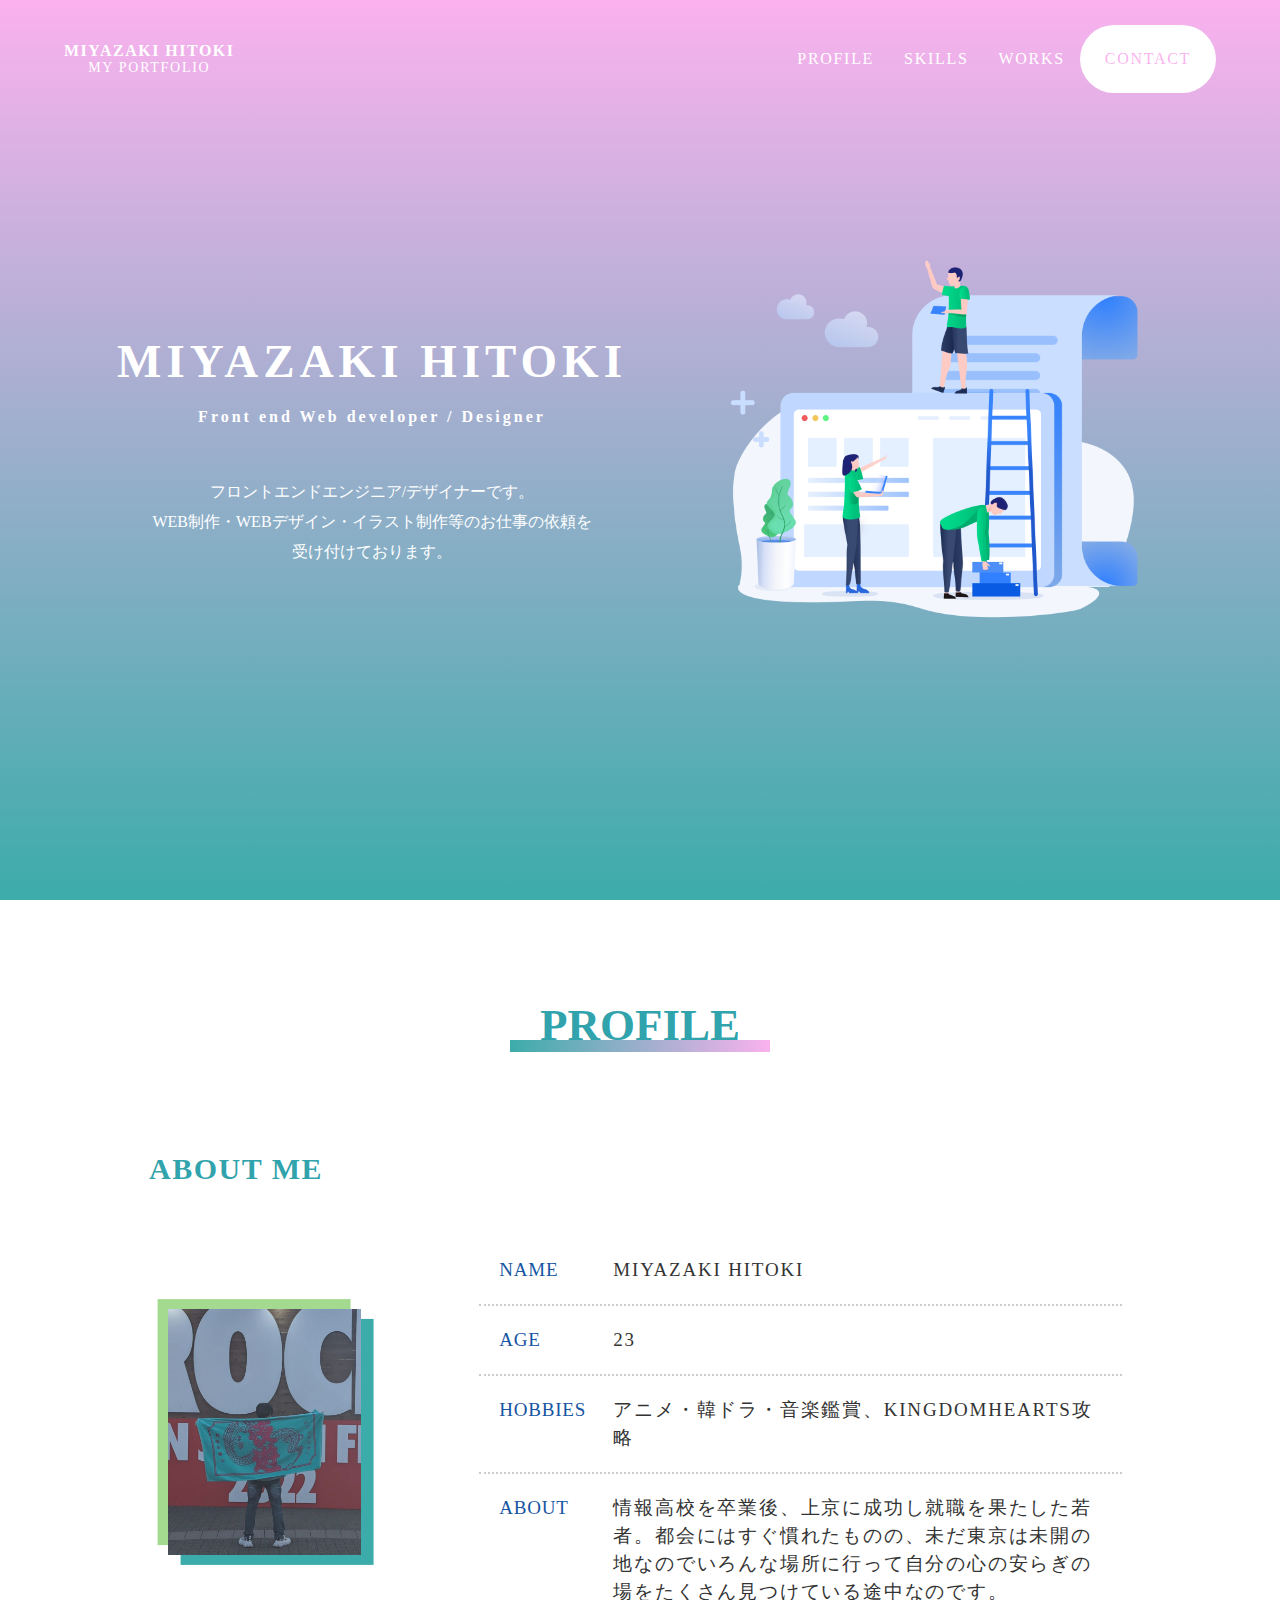
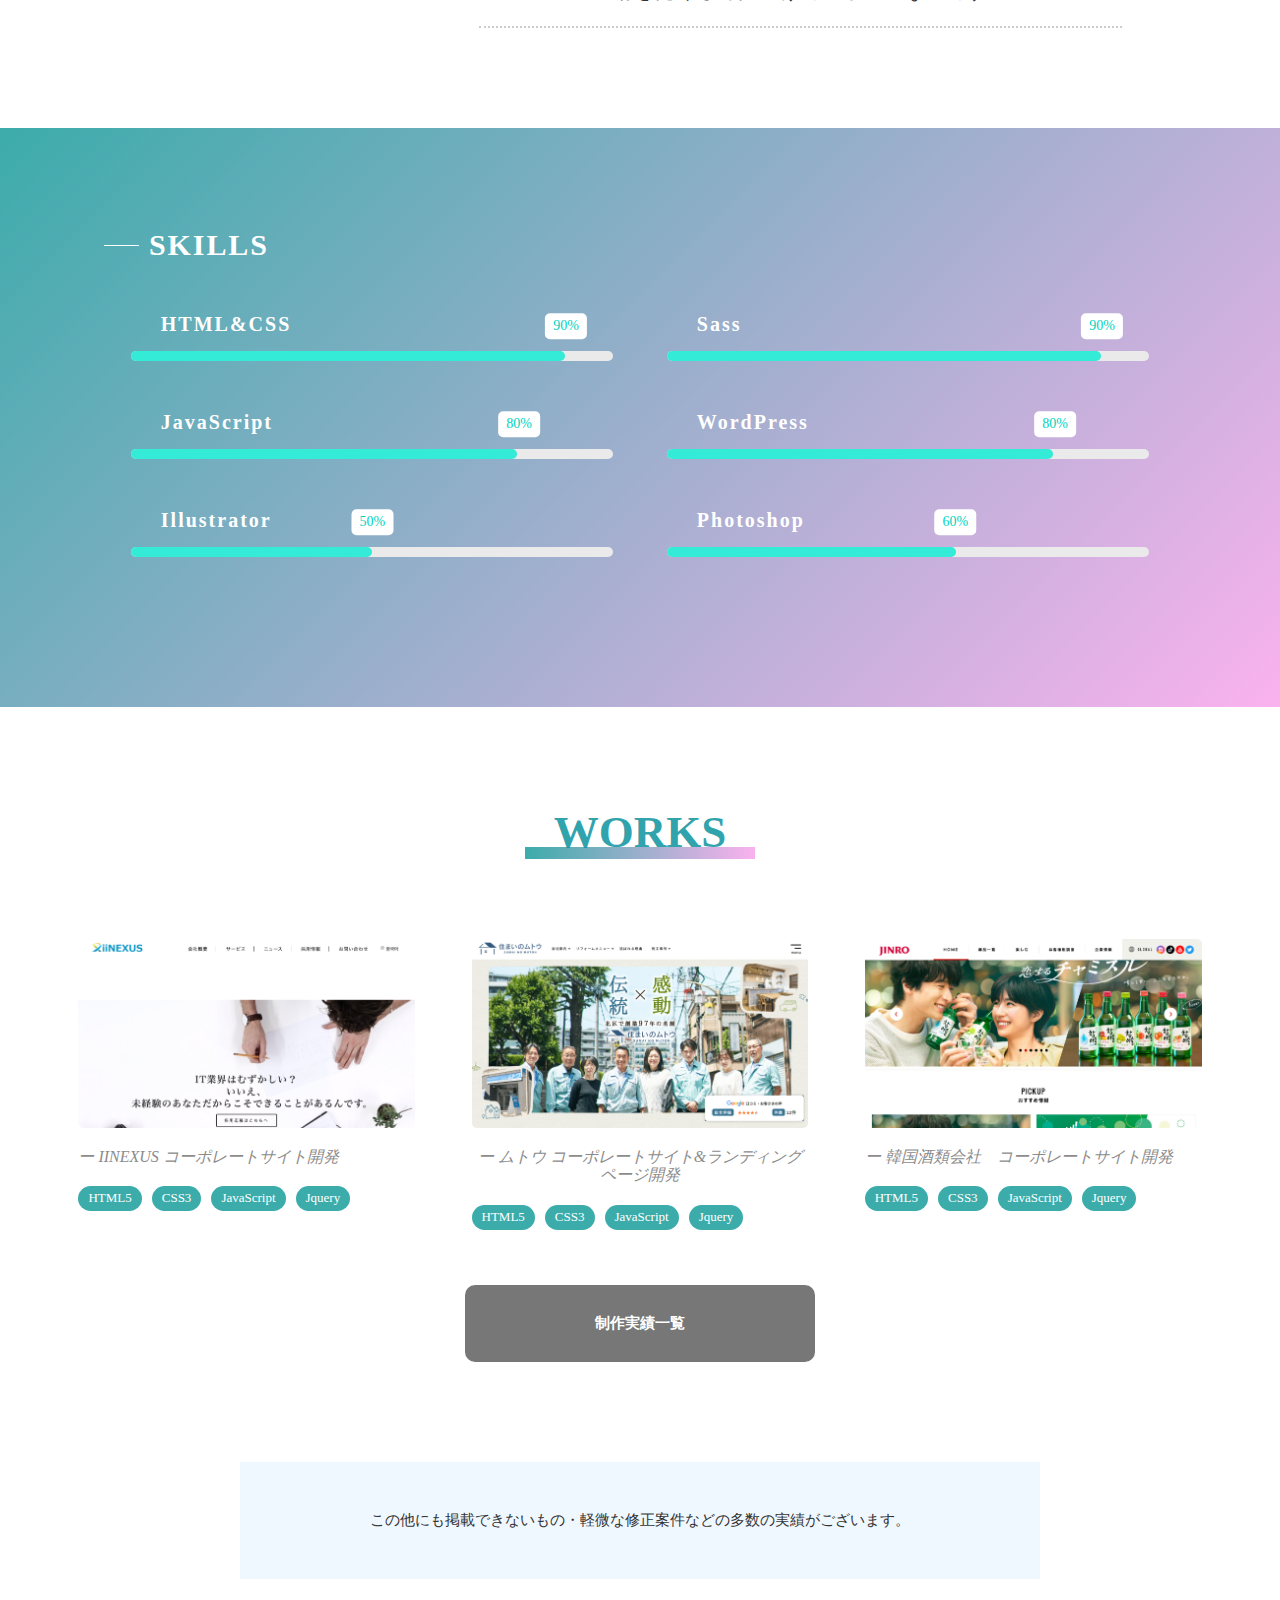
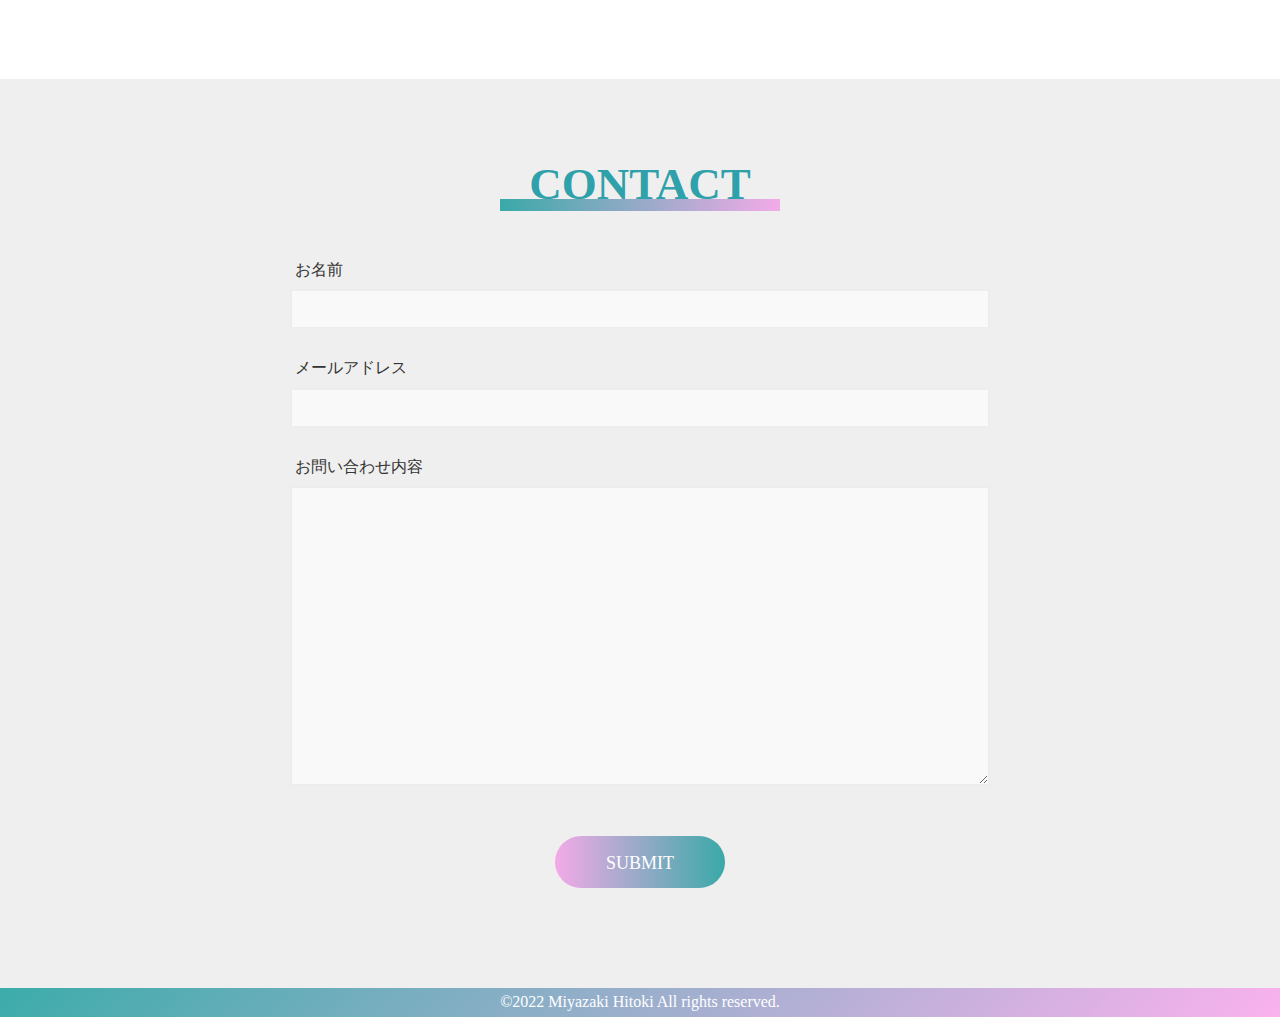
==== index.html @ 77812795 "Add files via upload" ====
<!DOCTYPE html>
<html la="jp">
<head>
  <meta charSet="utf-8">
  <title>ポートフォリオ</title>
  <meta name="description" content="自己紹介">
  <meta name="viewport" content="width=device-width, initial-scale=1.0">
  <meta name="robots" content="max-image-preview:large">
  
  <meta property="og:title" content="ポートフォリオ">
  <meta property="og:description" content="自己紹介">
  <meta property="og:type" content="website">
  <!-- <meta property="og:url" content="ページの URL"> -->
  <meta property="og:image" content="assets/images/index/profile.png">
  <meta property="og:site_name" content="ポートフォリオ">
  <meta property="og:locale" content="ja_JP">
  <link rel="stylesheet" href="assets/sass/app.css">
</head>
<body>
  <header>
    <div class="l-header" id="l-header">
      <div class="l-header__container">
        <div class="l-header__container__logo">
          <a href="index.html">
            <p class="l-header__container__logo__top">MIYAZAKI HITOKI</p>
            <p class="l-header__container__logo__bottom">MY PORTFOLIO</p>
          </a>
        </div>
        <ul class="l-header__container__list">
          <li class="l-header__container__list__items"><a href="#p-main__profile">PROFILE</a></li>
          <li class="l-header__container__list__items"><a href="#p-main__skills">SKILLS</a></li>
          <li class="l-header__container__list__items"><a href="#p-main__works">WORKS</a></li>
          <li class="l-header__container__list__items l-header__container__list__items__button"><a href="#c-contact">CONTACT</a></li>
        </ul>
        <div class="l-header__container__menu">
          <div class="l-header__container__menu__btn">メニュー</div>
          <div class="l-header__container__menu__container">
            <ul class="l-header__container__menu__container__list">
              <li class="l-header__container__menu__container__list__items"><a href="#p-main__profile">PROFILE</a></li>
              <li class="l-header__container__menu__container__list__items"><a href="#p-main__skills">SKILLS</a></li>
              <li class="l-header__container__menu__container__list__items"><a href="#p-main__works">WORKS</a></li>
              <li class="l-header__container__menu__container__list__items"><a href="#c-contact">CONTACT</a></li>
            </ul>
          </div>
        </div>
      </div>
    </div>
  </header>
  <main>
    <div class="p-main">

      <!-- MAIN-SECTION -->
      <section class="p-main__top" id="p-main__top">
        <div class="p-main__top__container">
          <div class="p-main__top__container__introduction">
            <h1 class="p-main__top__container__introduction__h1">MIYAZAKI HITOKI</h1>
            <p class="p-main__top__container__introduction__occupation">Front end Web developer / Designer</p>
            <p class="p-main__top__container__introduction__details">
              フロントエンドエンジニア/デザイナーです。<br />
              WEB制作・WEBデザイン・イラスト制作等のお仕事の依頼を<br />
              受け付けております。
            </p>
          </div>
          <div class="p-main__top__container__img">
            <img src="assets/images/index/main.png" alt="">
          </div>
        </div>
      </section>
      <!-- MAIN-SECTION-END -->

      <!-- PROFILE-SECTION -->
      <section class="p-main__profile" id="p-main__profile">
        <div class="p-main__profile__container">
          <div class="p-main__profile__container__h2">
            <h2>PROFILE</h2>
          </div>
            <div class="p-main__profile__container__h3">
              <h3>ABOUT ME</h3>
            </div>
          <div class="p-main__profile__container__about">
            <div class="p-main__profile__container__about__relative">
                <img src="assets/images/index/profile.png" alt="">
            </div>
            <div class="p-main__profile__container__about__details">
              <div class="p-main__profile__container__about__details__info">
                <p class="p-main__profile__container__about__details__info__main">NAME</p>
                <p class="p-main__profile__container__about__details__info__sub">MIYAZAKI HITOKI</p>
              </div>
              <div class="p-main__profile__container__about__details__info">
                <p class="p-main__profile__container__about__details__info__main">AGE</p>
                <p class="p-main__profile__container__about__details__info__sub">23</p>
              </div>
              <div class="p-main__profile__container__about__details__info">
                <p class="p-main__profile__container__about__details__info__main">HOBBIES</p>
                <p class="p-main__profile__container__about__details__info__sub">アニメ・韓ドラ・音楽鑑賞、KINGDOMHEARTS攻略</p>
              </div>
              <div class="p-main__profile__container__about__details__info">
                <p class="p-main__profile__container__about__details__info__main">ABOUT</p>
                <p class="p-main__profile__container__about__details__info__sub">情報高校を卒業後、上京に成功し就職を果たした若者。都会にはすぐ慣れたものの、未だ東京は未開の地なのでいろんな場所に行って自分の心の安らぎの場をたくさん見つけている途中なのです。</p>
              </div>
            </div>
          </div>
        </div>
      </section>
      <!-- PROFILE-SECTION-END -->

        <!-- SKILLS-SECTION -->
      <section class="p-main__skills" id="p-main__skills">
        <div class="p-main__skills__container">
          <div class="p-main__skills__container__h3">
            <h3 class="p-main__skills__container__h3__skills">SKILLS</h3>
          </div>
          <ul class="p-main__skills__container__contents">
            <li class="p-main__skills__container__contents__items p-main__skills__container__contents__width">
              <p class="p-main__skills__container__contents__items__p htmllogo">HTML&CSS</p>
              <div class="p-main__skills__container__contents__items__tooltip htmlvalue">90%</div>
              <div class="p-main__skills__container__contents__items__tri htmltri"></div>
              <div class="p-main__skills__container__contents__items__container">
                <div class="p-main__skills__container__contents__items__container__bar htmlbar"></div>
              </div>
            </li>
            <li class="p-main__skills__container__contents__items p-main__skills__container__contents__width">
              <p class="p-main__skills__container__contents__items__p sasslogo">Sass</p>
              <div class="p-main__skills__container__contents__items__tooltip sassvalue">90%</div>
              <div class="p-main__skills__container__contents__items__tri sasstri"></div>
              <div class="p-main__skills__container__contents__items__container">
                <div class="p-main__skills__container__contents__items__container__bar sassbar"></div>
              </div>
            </li>
            <li class="p-main__skills__container__contents__items p-main__skills__container__contents__width">
              <p class="p-main__skills__container__contents__items__p jslogo">JavaScript</p>
              <div class="p-main__skills__container__contents__items__tooltip jsvalue">80%</div>
              <div class="p-main__skills__container__contents__items__container">
                <div class="p-main__skills__container__contents__items__container__bar jsbar"></div>
              </div>
            </li>
            <li class="p-main__skills__container__contents__items p-main__skills__container__contents__width">
              <p class="p-main__skills__container__contents__items__p wplogo">WordPress</p>
              <div class="p-main__skills__container__contents__items__tooltip wpvalue">80%</div>
              <div class="p-main__skills__container__contents__items__tri wptri"></div>
              <div class="p-main__skills__container__contents__items__container">
                <div class="p-main__skills__container__contents__items__container__bar wpbar"></div>
              </div>
            </li>
            <li class="p-main__skills__container__contents__items p-main__skills__container__contents__width">
              <p class="p-main__skills__container__contents__items__p ailogo">Illustrator</p>
              <div class="p-main__skills__container__contents__items__tooltip aivalue">50%</div>
              <div class="p-main__skills__container__contents__items__tri aitri"></div>
              <div class="p-main__skills__container__contents__items__container">
                <div class="p-main__skills__container__contents__items__container__bar aibar"></div>
              </div>
            </li>
            <li class="p-main__skills__container__contents__items p-main__skills__container__contents__width">
              <p class="p-main__skills__container__contents__items__p phlogo">Photoshop</p>
              <div class="p-main__skills__container__contents__items__tooltip phvalue">60%</div>
              <div class="p-main__skills__container__contents__items__tri phtri"></div>
              <div class="p-main__skills__container__contents__items__container">
                <div class="p-main__skills__container__contents__items__container__bar phbar"></div>
              </div>
            </li>
          </ul>
        </div>
      </section>
      <!-- SKILLS-SECTION-END -->

      <!-- WORKS-SECT -->
      <section class="p-main__works" id="p-main__works">
        <div class="p-main__works__container">
          <div class="p-main__works__container__h2">
            <h2>WORKS</h2>
          </div>
          <div class="p-main__works__container__flex">
            <div class="p-main__works__container__flex__photo">
              <div class="p-main__works__container__flex__photo__img">
                <a href="works_iinexus.html"><img src="assets/images/works_list/iinexus_main.png"></a>
              </div>
              <div class="p-main__works__container__flex__photo__text">
                <div class="p-main__works__container__flex__photo__text__p">
                  <p>ー IINEXUS コーポレートサイト開発</p>
                </div>
                <div class="p-main__works__container__flex__photo__items">
                  <p>HTML5</p>
                  <p>CSS3</p>
                  <p>JavaScript</p>
                  <p>Jquery</p>
                </div>
              </div>
            </div>
            <div class="p-main__works__container__flex__photo">
              <div class="p-main__works__container__flex__photo__img">
                <a href="works_mutoh.html"><img src="assets/images/works_list/mutoh_main.png"></a>
              </div>
              <div class="p-main__works__container__flex__photo__text">
                <div class="p-main__works__container__flex__photo__text__p">
                  <p>ー ムトウ コーポレートサイト&ランディングページ開発</p>
                </div>
                <div class="p-main__works__container__flex__photo__items">
                  <p>HTML5</p>
                  <p>CSS3</p>
                  <p>JavaScript</p>
                  <p>Jquery</p>
                </div>
              </div>
            </div>
            <div class="p-main__works__container__flex__photo">
              <div class="p-main__works__container__flex__photo__img">
                <a href="works_jinro.html"><img src="assets/images/works_list/jinro_main.png"></a>
              </div>
              <div class="p-main__works__container__flex__photo__text">
                <div class="p-main__works__container__flex__photo__text__p">
                  <p>ー 韓国酒類会社　コーポレートサイト開発</p>
                </div>
                <div class="p-main__works__container__flex__photo__items">
                  <p>HTML5</p>
                  <p>CSS3</p>
                  <p>JavaScript</p>
                  <p>Jquery</p>
                </div>
              </div>
            </div>
          </div>
          <!-- LINK_BTN-SECTION -->
        <div class="c-link_btn" id="c-link_btn">
          <div class="c-link_btn__container">
            <div class="c-link_btn__container__top">
              <div class="c-link_btn__container__top__txt">
                <a href="works_list.html">
                  <p>制作実績一覧</p>
                </a>
              </div>
            </div>
          </div>
        </div>
        <!-- LINK_BTN-SECTION-END -->
          <div class="p-main__works__container__other">
            <p>この他にも掲載できないもの・軽微な修正案件などの多数の実績がございます。</p>
          </div>
        </div>
      </section>
      <!-- WORKS-SECTION-END -->

      <!-- CONTACT-SECTION -->
      <section class="c-contact" id="c-contact">
        <div class="c-contact__container">
          <div class="c-contact__container__h2">
            <h2>CONTACT</h2>
          </div>
          <form class="c-contact__container__form">
            <div class="c-contact__container__form__name">
              <div class="c-contact__container__form__name__title">お名前</div>
              <input  class="c-contact__container__form__name__input" type="text" name="name" id="name" />
            </div>
            <div class="c-contact__container__form__email">
              <div class="c-contact__container__form__email__title">メールアドレス</div>
              <input  class="c-contact__container__form__email__input" type="text" name="email" id="email" />
            </div>
            <div class="c-contact__container__form__detail">
              <div class="c-contact__container__form__detail__title">お問い合わせ内容</div>
              <textarea class="c-contact__container__form__detail__textarea" name="detail" id="detail"></textarea> 
            </div>
            <div class="c-contact__container__form__button">
              <button>SUBMIT</button>
            </div>
          </form>
        </div>
      </section>
      <!-- CONTACT-SECTION-END -->
      
    </div>
  </main>
  <footer>
    <div class="l-footer" id="l-footer">
      <p><span>&copy;</span>2022 Miyazaki Hitoki All rights reserved.</p>
    </div>
  </footer>
  <script src="assets/js/jquery-3.6.1.min.js"></script>
  <script src="assets/js/menu.js"></script>
</body>
</html>
---- assets/sass/app.css ----
/*! destyle.css v4.0.0 | MIT License | https://github.com/nicolas-cusan/destyle.css */
/* Reset box-model and set borders */
/* ============================================ */
*,
::before,
::after {
  box-sizing: border-box;
  border-style: solid;
  border-width: 0;
}

/* Document */
/* ============================================ */
/**
 * 1. Correct the line height in all browsers.
 * 2. Prevent adjustments of font size after orientation changes in iOS.
 * 3. Remove gray overlay on links for iOS.
 */
html {
  line-height: 1.15; /* 1 */
  -webkit-text-size-adjust: 100%; /* 2 */
  -webkit-tap-highlight-color: transparent; /* 3*/
}

/* Sections */
/* ============================================ */
/**
 * Remove the margin in all browsers.
 */
body {
  margin: 0;
}

/**
 * Render the `main` element consistently in IE.
 */
main {
  display: block;
}

/* Vertical rhythm */
/* ============================================ */
p,
table,
blockquote,
address,
pre,
iframe,
form,
figure,
dl {
  margin: 0;
}

/* Headings */
/* ============================================ */
h1,
h2,
h3,
h4,
h5,
h6 {
  font-size: inherit;
  font-weight: inherit;
  margin: 0;
}

/* Lists (enumeration) */
/* ============================================ */
ul,
ol {
  margin: 0;
  padding: 0;
  list-style: none;
}

/* Lists (definition) */
/* ============================================ */
dt {
  font-weight: bold;
}

dd {
  margin-left: 0;
}

/* Grouping content */
/* ============================================ */
/**
 * 1. Add the correct box sizing in Firefox.
 * 2. Show the overflow in Edge and IE.
 */
hr {
  box-sizing: content-box; /* 1 */
  height: 0; /* 1 */
  overflow: visible; /* 2 */
  border-top-width: 1px;
  margin: 0;
  clear: both;
  color: inherit;
}

/**
 * 1. Correct the inheritance and scaling of font size in all browsers.
 * 2. Correct the odd `em` font sizing in all browsers.
 */
pre {
  font-family: monospace, monospace; /* 1 */
  font-size: inherit; /* 2 */
}

address {
  font-style: inherit;
}

/* Text-level semantics */
/* ============================================ */
/**
 * Remove the gray background on active links in IE 10.
 */
a {
  background-color: transparent;
  text-decoration: none;
  color: inherit;
}

/**
 * 1. Remove the bottom border in Chrome 57-
 * 2. Add the correct text decoration in Chrome, Edge, IE, Opera, and Safari.
 */
abbr[title] {
  -webkit-text-decoration: underline dotted;
          text-decoration: underline dotted; /* 2 */
}

/**
 * Add the correct font weight in Chrome, Edge, and Safari.
 */
b,
strong {
  font-weight: bolder;
}

/**
 * 1. Correct the inheritance and scaling of font size in all browsers.
 * 2. Correct the odd `em` font sizing in all browsers.
 */
code,
kbd,
samp {
  font-family: monospace, monospace; /* 1 */
  font-size: inherit; /* 2 */
}

/**
 * Add the correct font size in all browsers.
 */
small {
  font-size: 80%;
}

/**
 * Prevent `sub` and `sup` elements from affecting the line height in
 * all browsers.
 */
sub,
sup {
  font-size: 75%;
  line-height: 0;
  position: relative;
  vertical-align: baseline;
}

sub {
  bottom: -0.25em;
}

sup {
  top: -0.5em;
}

/* Replaced content */
/* ============================================ */
/**
 * Prevent vertical alignment issues.
 */
svg,
img,
embed,
object,
iframe {
  vertical-align: bottom;
}

/* Forms */
/* ============================================ */
/**
 * Reset form fields to make them styleable.
 * 1. Make form elements stylable across systems iOS especially.
 * 2. Inherit text-transform from parent.
 */
button,
input,
optgroup,
select,
textarea {
  -webkit-appearance: none; /* 1 */
  -moz-appearance: none;
       appearance: none;
  vertical-align: middle;
  color: inherit;
  font: inherit;
  background: transparent;
  padding: 0;
  margin: 0;
  border-radius: 0;
  text-align: inherit;
  text-transform: inherit; /* 2 */
}

/**
 * Correct cursors for clickable elements.
 */
button,
[type=button],
[type=reset],
[type=submit] {
  cursor: pointer;
}

button:disabled,
[type=button]:disabled,
[type=reset]:disabled,
[type=submit]:disabled {
  cursor: default;
}

/**
 * Improve outlines for Firefox and unify style with input elements & buttons.
 */
:-moz-focusring {
  outline: auto;
}

select:disabled {
  opacity: inherit;
}

/**
 * Remove padding
 */
option {
  padding: 0;
}

/**
 * Reset to invisible
 */
fieldset {
  margin: 0;
  padding: 0;
  min-width: 0;
}

legend {
  padding: 0;
}

/**
 * Add the correct vertical alignment in Chrome, Firefox, and Opera.
 */
progress {
  vertical-align: baseline;
}

/**
 * Remove the default vertical scrollbar in IE 10+.
 */
textarea {
  overflow: auto;
}

/**
 * Correct the cursor style of increment and decrement buttons in Chrome.
 */
[type=number]::-webkit-inner-spin-button,
[type=number]::-webkit-outer-spin-button {
  height: auto;
}

/**
 * Correct the outline style in Safari.
 */
[type=search] {
  outline-offset: -2px; /* 1 */
}

/**
 * Remove the inner padding in Chrome and Safari on macOS.
 */
[type=search]::-webkit-search-decoration {
  -webkit-appearance: none;
}

/**
 * 1. Correct the inability to style clickable types in iOS and Safari.
 * 2. Fix font inheritance.
 */
::-webkit-file-upload-button {
  -webkit-appearance: button; /* 1 */
  font: inherit; /* 2 */
}

/**
 * Fix appearance for Firefox
 */
[type=number] {
  -moz-appearance: textfield;
}

/**
 * Clickable labels
 */
label[for] {
  cursor: pointer;
}

/* Interactive */
/* ============================================ */
/*
 * Add the correct display in Edge, IE 10+, and Firefox.
 */
details {
  display: block;
}

/*
 * Add the correct display in all browsers.
 */
summary {
  display: list-item;
}

/*
 * Remove outline for editable content.
 */
[contenteditable]:focus {
  outline: auto;
}

/* Tables */
/* ============================================ */
/**
1. Correct table border color inheritance in all Chrome and Safari.
*/
table {
  border-color: inherit; /* 1 */
  border-collapse: collapse;
}

caption {
  text-align: left;
}

td,
th {
  vertical-align: top;
  padding: 0;
}

th {
  text-align: left;
  font-weight: bold;
}

html {
  scroll-behavior: smooth;
}

body {
  width: 100%;
  margin: 0;
  padding: 0;
}

img {
  width: 100%;
}

h1 {
  color: #fff;
  font-size: 47px;
  font-weight: bold;
  letter-spacing: 5px;
}

h2 {
  color: rgba(11, 147, 158, 0.859);
  font-size: 45px;
  font-weight: bold;
  background-size: 260px 12px;
  background-image: linear-gradient(-90deg, rgba(246, 114, 224, 0.549) 0%, rgba(21, 155, 154, 0.831) 100%);
  background-position: bottom;
  background-repeat: no-repeat;
  text-align: center;
}

h3 {
  margin-bottom: 50px;
  color: rgba(11, 147, 158, 0.859);
  font-size: 30px;
  font-weight: bold;
  letter-spacing: 1.5px;
  display: flex;
  align-items: center;
}
h3::before {
  content: "";
  width: 35px;
  margin-right: 10px;
}

.p-works {
  width: 100%;
  color: #444;
}

.l-header {
  width: 100%;
  position: relative;
  z-index: 50;
}
.l-header .l-header__container {
  width: 100%;
  margin-top: 25px;
  padding: 0 5%;
  display: flex;
  justify-content: space-between;
  align-items: center;
  position: absolute;
  z-index: 50;
  /* HAMBURGER-MENU */
  /* HAMBURGER-MENU-END */
}
.l-header .l-header__container .l-header__container__logo {
  color: #fff;
  text-align: center;
}
.l-header .l-header__container .l-header__container__logo .l-header__container__logo__top {
  font-size: 16px;
  font-weight: bold;
  letter-spacing: 1.5px;
}
.l-header .l-header__container .l-header__container__logo .l-header__container__logo__bottom {
  letter-spacing: 1.7px;
  font-size: 14px;
}
.l-header .l-header__container .l-header__container__list {
  display: flex;
  align-items: center;
  color: #fff;
}
.l-header .l-header__container .l-header__container__list .l-header__container__list__items a {
  padding: 15px;
  letter-spacing: 1.7px;
}
.l-header .l-header__container .l-header__container__list .l-header__container__list__items__button a {
  padding: 25px;
  background: #fff;
  color: rgba(246, 114, 224, 0.549);
  border-radius: 50px;
  display: block;
}
.l-header .l-header__container .l-header__container__menu {
  display: none;
}

/* RESPONSIVE-800PX */
@media (max-width: 800px) {
  .l-header .l-header__container .l-header__container__logo {
    width: 50%;
  }
  .l-header .l-header__container .l-header__container__list {
    display: none;
  }
  .l-header .l-header__container .l-header__container__menu {
    width: 50%;
    display: block;
    text-align: center;
  }
  .l-header .l-header__container .l-header__container__menu .l-header__container__menu__btn {
    width: 140px;
    margin: 0 auto;
    padding: 15px 20px;
    border-radius: 30px;
    background: #fff;
    color: rgba(246, 114, 224, 0.549);
    position: relative;
    z-index: 50;
    cursor: pointer;
  }
  .l-header .l-header__container .l-header__container__menu .l-header__container__menu__btn:hover {
    background: rgb(244, 244, 244);
  }
  .l-header .l-header__container .l-header__container__menu .l-header__container__menu__container {
    width: 400px;
    height: 400px;
    position: fixed;
    top: -200%;
    left: 50%;
    transform: translate(-50%, -200%);
    z-index: 50;
    background: linear-gradient(180deg, rgba(21, 155, 154, 0.831) 0%, rgba(246, 114, 224, 0.549) 100%);
    box-shadow: #ccc 0 0 5px;
    border-radius: 50%;
    transition: all 1s;
  }
  .l-header .l-header__container .l-header__container__menu .l-header__container__menu__container .l-header__container__menu__container__list {
    position: absolute;
    top: 50%;
    left: 50%;
    transform: translate(-50%, -50%);
  }
  .l-header .l-header__container .l-header__container__menu .l-header__container__menu__container .l-header__container__menu__container__list .l-header__container__menu__container__list__items {
    list-style-type: none;
    text-align: center;
    align-items: center;
    margin-bottom: 20px;
  }
  .l-header .l-header__container .l-header__container__menu .l-header__container__menu__container .l-header__container__menu__container__list .l-header__container__menu__container__list__items a {
    width: 100%;
    font-size: 30px;
    color: #fff;
    font-weight: bold;
    text-decoration: none;
  }
  .l-header .l-header__container .l-header__container__menu .active {
    top: 50%;
    transform: translate(-50%, -50%);
  }
}
/* RESPONSIVE-800PX-END */
.l-footer {
  padding: 5px;
  text-align: center;
  align-items: center;
  background: linear-gradient(-45deg, rgba(246, 114, 224, 0.549) 0%, rgba(21, 155, 154, 0.831) 100%);
  color: #fff;
}
.l-footer .l-footer p span {
  font-family: "Times New Roman", "Times";
}

.c-contact {
  width: 100%;
  padding-bottom: 100px;
  background: rgb(239, 239, 239);
}
.c-contact .c-contact__container {
  width: 100%;
  max-width: 900px;
  margin: 0 auto;
  padding: 80px 20px 0;
}
.c-contact .c-contact__container .c-contact__container__h2 h2 {
  text-align: center;
  margin-bottom: 50px;
  background-size: 280px 12px;
}
.c-contact .c-contact__container .c-contact__container__form {
  display: flex;
  justify-content: center;
  flex-wrap: wrap;
  align-items: center;
  padding: 0 20px;
}
.c-contact .c-contact__container .c-contact__container__form .c-contact__container__form__name {
  width: 700px;
  margin-bottom: 30px;
  display: flex;
  flex-flow: column;
}
.c-contact .c-contact__container .c-contact__container__form .c-contact__container__form__name .c-contact__container__form__name__title {
  padding-left: 5px;
  padding-bottom: 10px;
  color: #333;
}
.c-contact .c-contact__container .c-contact__container__form .c-contact__container__form__name .c-contact__container__form__name__input {
  height: 40px;
  background: #f9f9f9;
  border: #ededed 2px solid;
  color: #333;
  padding: 10px;
  letter-spacing: 1.3px;
}
.c-contact .c-contact__container .c-contact__container__form .c-contact__container__form__email {
  width: 700px;
  margin-bottom: 30px;
  display: flex;
  flex-flow: column;
}
.c-contact .c-contact__container .c-contact__container__form .c-contact__container__form__email .c-contact__container__form__email__title {
  padding-left: 5px;
  padding-bottom: 10px;
  color: #333;
}
.c-contact .c-contact__container .c-contact__container__form .c-contact__container__form__email .c-contact__container__form__email__input {
  height: 40px;
  background: #f9f9f9;
  border: #ededed 2px solid;
  color: #333;
  padding: 10px;
  letter-spacing: 1.3px;
}
.c-contact .c-contact__container .c-contact__container__form .c-contact__container__form__detail {
  width: 700px;
  display: flex;
  flex-flow: column;
  margin-bottom: 50px;
}
.c-contact .c-contact__container .c-contact__container__form .c-contact__container__form__detail .c-contact__container__form__detail__title {
  padding-left: 5px;
  padding-bottom: 10px;
  color: #333;
}
.c-contact .c-contact__container .c-contact__container__form .c-contact__container__form__detail .c-contact__container__form__detail__textarea {
  height: 300px;
  background: #f9f9f9;
  border: #ededed 2px solid;
  color: #333;
  padding: 10px;
  letter-spacing: 1.3px;
}
.c-contact .c-contact__container .c-contact__container__form .c-contact__container__form__button {
  width: 170px;
  padding: 15px 20px;
  font-size: 18px;
  color: #fff;
  margin: 0 auto;
  text-align: center;
  background: linear-gradient(90deg, rgba(246, 114, 224, 0.5490196078) 0%, rgba(21, 155, 154, 0.831372549) 100%);
  border-radius: 50px;
}

.c-top {
  width: 100%;
  margin-bottom: 118px;
}
.c-top .c-top__container {
  position: relative;
  top: 118px;
  left: 0;
  bottom: 0;
  right: 0;
}
.c-top .c-top__container .c-top__container__txtarea {
  width: 100%;
  height: 200px;
  background: linear-gradient(90deg, rgba(21, 155, 154, 0.831372549) 0%, rgba(246, 114, 224, 0.5490196078) 100%);
  position: relative;
  z-index: 10;
}
.c-top .c-top__container .c-top__container__txtarea .c-top__container__txtarea__txt {
  position: absolute;
  top: 50%;
  left: 50%;
  transform: translate(-50%, -50%);
  text-align: center;
}
.c-top .c-top__container .c-top__container__txtarea .c-top__container__txtarea__txt h1 {
  text-shadow: #ccc 0 0 2px;
  margin-bottom: 20px;
  font-size: 60px;
}
.c-top .c-top__container .c-top__container__txtarea .c-top__container__txtarea__txt p {
  font-size: 15px;
  color: #fff;
}

@media screen and (max-width: 800px) {
  .c-top .c-top__container {
    top: 100px;
  }
  .c-top .c-top__container .c-top__container__txtarea .c-top__container__txtarea__txt h1 {
    font-size: 50px;
  }
}
.c-link_btn {
  width: 100%;
  margin-bottom: 100px;
}
.c-link_btn .c-link_btn__container {
  max-width: 700px;
  margin: 0 auto;
}
.c-link_btn .c-link_btn__container .c-link_btn__container__top {
  width: 50%;
  margin: 0 auto;
  border-radius: 5px;
  text-align: center;
}
.c-link_btn .c-link_btn__container .c-link_btn__container__top .c-link_btn__container__top__txt a {
  display: block;
  padding: 30px 15px;
  background: #777;
  border-radius: 10px;
  font-size: 15px;
  color: #fff;
  font-weight: bold;
}

.c-works__main {
  width: 100%;
  padding: 100px 0 100px;
}
.c-works__main .c-works__main__container {
  padding: 0 5%;
  max-width: 1100px;
  margin: 0 auto;
}
.c-works__main .c-works__main__container .c-works__main__container__h2 {
  margin: 0px 0 50px;
}
.c-works__main .c-works__main__container .c-works__main__container__h2 .c-works__main__container__h2__name {
  padding-left: 20px;
  font-size: 45px;
  color: #444;
  text-align: start;
  background: none;
}
.c-works__main .c-works__main__container .c-works__main__container__txt {
  margin-bottom: 50px;
}
.c-works__main .c-works__main__container .c-works__main__container__txt .c-works__main__container__txt__flex {
  display: flex;
  padding: 20px;
}
.c-works__main .c-works__main__container .c-works__main__container__txt .c-works__main__container__txt__flex .c-works__main__container__txt__flex__main {
  width: 20%;
  margin-right: 5%;
  font-size: 20px;
  line-height: 35px;
  font-weight: bold;
}
.c-works__main .c-works__main__container .c-works__main__container__txt .c-works__main__container__txt__flex .c-works__main__container__txt__flex__sub {
  width: 75%;
  font-size: 20px;
  letter-spacing: 1.8px;
  line-height: 35px;
}
.c-works__main .c-works__main__container .c-works__main__container__img {
  width: 100%;
  height: auto;
}
.c-works__main .c-works__main__container .c-works__main__container__img img {
  max-width: 100%;
  width: auto;
  height: auto;
  border-radius: 8px;
}

@media screen and (max-width: 800px) {
  .c-works__main .c-works__main__container {
    width: 100%;
    max-width: 700px;
    margin: 0 auto;
  }
  .c-works__main .c-works__main__container .c-works__main__container__h2 {
    margin: -50px 0 50px;
  }
  .c-works__main .c-works__main__container .c-works__main__container__h2 .c-works__main__container__h2__name {
    font-size: 35px;
  }
  .c-works__main .c-works__main__container .c-works__main__container__txt .c-works__main__container__txt__flex {
    display: block;
    flex-wrap: wrap;
    justify-content: center;
  }
  .c-works__main .c-works__main__container .c-works__main__container__txt .c-works__main__container__txt__flex .c-works__main__container__txt__flex__main {
    width: 100%;
    margin-bottom: 25px;
    font-size: 20px;
    font-weight: bold;
  }
  .c-works__main .c-works__main__container .c-works__main__container__txt .c-works__main__container__txt__flex .c-works__main__container__txt__flex__sub {
    width: 100%;
    font-size: 20px;
  }
}
.p-main__top {
  width: 100%;
  height: 100vh;
  background-image: linear-gradient(180deg, rgba(246, 114, 224, 0.549) 0%, rgba(21, 155, 154, 0.831) 100%);
  margin-bottom: 100px;
}
.p-main__top .p-main__top__container {
  width: 100%;
  max-width: 1200px;
  padding: 0 5%;
  position: absolute;
  top: 50%;
  left: 50%;
  transform: translate(-50%, -50%);
  display: flex;
  justify-content: center;
  text-align: center;
  align-items: center;
}
.p-main__top .p-main__top__container .p-main__top__container__introduction {
  width: 50%;
  margin: 0 auto 0 0;
  color: #fff;
}
.p-main__top .p-main__top__container .p-main__top__container__introduction .p-main__top__container__introduction__h1 {
  padding-bottom: 20px;
  font-weight: bold;
  letter-spacing: 5px;
  overflow: hidden;
}
.p-main__top .p-main__top__container .p-main__top__container__introduction .p-main__top__container__introduction__occupation {
  padding-bottom: 50px;
  font-weight: bold;
  letter-spacing: 3px;
}
.p-main__top .p-main__top__container .p-main__top__container__introduction .p-main__top__container__introduction__details {
  line-height: 30px;
}
.p-main__top .p-main__top__container .p-main__top__container__img {
  max-width: 45%;
  height: auto;
  margin: 0 0 0 auto;
}
.p-main__top .p-main__top__container .p-main__top__container__img img {
  max-width: 100%;
  height: auto;
  width: auto;
}

@media (max-width: 1170px) {
  .p-main__top .p-main__top__container .p-main__top__container__introduction {
    text-align: center;
  }
}
@media (max-width: 800px) {
  .p-main__top .p-main__top__container {
    padding: 10% 30px 0;
    max-width: 800px;
    display: flex;
    flex-wrap: wrap;
    justify-content: center;
  }
  .p-main__top .p-main__top__container .p-main__top__container__introduction {
    width: 100%;
    padding: 0;
  }
  .p-main__top .p-main__top__container .p-main__top__container__introduction .p-main__top__container__introduction__h1 {
    font-size: 5vw;
  }
  .p-main__top .p-main__top__container .p-main__top__container__introduction .p-main__top__container__introduction__occupation {
    font-size: 2vw;
    padding-bottom: 30px;
  }
  .p-main__top .p-main__top__container .p-main__top__container__introduction .p-main__top__container__introduction__details {
    font-size: 2vw;
  }
  .p-main__top .p-main__top__container .p-main__top__container__img {
    width: 100%;
    margin: 20px auto 0 auto;
    transform: scale(1.5, 1.5);
  }
}
.p-main__profile {
  width: 100%;
  padding-bottom: 100px;
}
.p-main__profile .p-main__profile__container {
  width: 100%;
  max-width: 1200px;
  margin: 0 auto;
  padding: 0 5%;
}
.p-main__profile .p-main__profile__container .p-main__profile__container__h2 {
  margin-bottom: 100px;
  text-align: center;
}
.p-main__profile .p-main__profile__container .p-main__profile__container__about {
  display: flex;
  justify-content: center;
  align-items: center;
  position: relative;
}
.p-main__profile .p-main__profile__container .p-main__profile__container__about .p-main__profile__container__about__relative {
  max-width: 20%;
  position: relative;
  text-align: center;
  z-index: 50;
}
.p-main__profile .p-main__profile__container .p-main__profile__container__about .p-main__profile__container__about__relative img {
  max-width: 90%;
  width: auto;
  height: auto;
  position: relative;
  z-index: 50;
}
.p-main__profile .p-main__profile__container .p-main__profile__container__about .p-main__profile__container__about__relative::before {
  content: "";
  width: 90%;
  height: 100%;
  position: absolute;
  z-index: 10;
  top: -2%;
  left: -0.3%;
  transform: translate(0.3%, -2%);
  background: rgba(137, 207, 111, 0.78);
}
.p-main__profile .p-main__profile__container .p-main__profile__container__about .p-main__profile__container__about__relative::after {
  content: "";
  width: 90%;
  height: 100%;
  position: absolute;
  z-index: 10;
  bottom: -2%;
  right: -0.3%;
  transform: translate(0.3%, 2%);
  background: rgba(21, 155, 154, 0.831);
}
.p-main__profile .p-main__profile__container .p-main__profile__container__about .p-main__profile__container__about__details {
  width: 70%;
  padding-left: 10%;
}
.p-main__profile .p-main__profile__container .p-main__profile__container__about .p-main__profile__container__about__details .p-main__profile__container__about__details__info {
  padding: 20px;
  border-bottom: dotted 2.3px #ccc;
  display: flex;
}
.p-main__profile .p-main__profile__container .p-main__profile__container__about .p-main__profile__container__about__details .p-main__profile__container__about__details__info .p-main__profile__container__about__details__info__main {
  width: 140px;
  color: rgb(22, 85, 162);
  font-size: 19px;
  letter-spacing: 0.8px;
  line-height: 28px;
}
.p-main__profile .p-main__profile__container .p-main__profile__container__about .p-main__profile__container__about__details .p-main__profile__container__about__details__info .p-main__profile__container__about__details__info__sub {
  width: 600px;
  color: #333;
  font-size: 19px;
  letter-spacing: 1.8px;
  line-height: 28px;
}

@media screen and (max-width: 1170px) {
  .p-main__profile .p-main__profile__container {
    max-width: 900px;
  }
  .p-main__profile .p-main__profile__container .p-main__profile__container__h2 {
    margin-bottom: 50px;
  }
  .p-main__profile .p-main__profile__container .p-main__profile__container__about {
    flex-wrap: wrap;
    justify-content: center;
  }
  .p-main__profile .p-main__profile__container .p-main__profile__container__about .p-main__profile__container__about__relative {
    margin-bottom: 50px;
  }
}
@media screen and (max-width: 800px) {
  .p-main__profile .p-main__profile__container {
    max-width: 900px;
  }
  .p-main__profile .p-main__profile__container .p-main__profile__container__h2 {
    margin-bottom: 50px;
  }
  .p-main__profile .p-main__profile__container .p-main__profile__container__about {
    flex-wrap: wrap;
    justify-content: center;
  }
  .p-main__profile .p-main__profile__container .p-main__profile__container__about .p-main__profile__container__about__relative {
    width: 100%;
    transform: scale(1.5, 1.5);
  }
  .p-main__profile .p-main__profile__container .p-main__profile__container__about .p-main__profile__container__about__details {
    width: 100%;
    padding-left: 0;
  }
  .p-main__profile .p-main__profile__container .p-main__profile__container__about .p-main__profile__container__about__details .p-main__profile__container__about__details__info {
    margin-bottom: 30px;
    padding: 0;
    display: block;
    flex-wrap: wrap;
    justify-content: center;
    border: none;
  }
  .p-main__profile .p-main__profile__container .p-main__profile__container__about .p-main__profile__container__about__details .p-main__profile__container__about__details__info .p-main__profile__container__about__details__info__main {
    width: 100%;
    margin-bottom: 15px;
    color: #333;
    font-weight: bold;
    font-size: 20px;
  }
  .p-main__profile .p-main__profile__container .p-main__profile__container__about .p-main__profile__container__about__details .p-main__profile__container__about__details__info .p-main__profile__container__about__details__info__sub {
    width: 100%;
    font-size: 20px;
  }
}
.p-main__skills {
  width: 100%;
  padding: 100px 0;
  background: linear-gradient(-45deg, rgba(246, 114, 224, 0.5490196078) 0%, rgba(21, 155, 154, 0.831372549) 100%);
  color: #fff;
}
.p-main__skills .p-main__skills__container {
  width: 100%;
  max-width: 1200px;
  margin: 0 auto;
  padding: 0 5%;
}
.p-main__skills .p-main__skills__container .p-main__skills__container__h3__skills {
  color: #fff;
  font-size: 30px;
  font-weight: bold;
  margin-bottom: 50px;
  display: flex;
  align-items: center;
  letter-spacing: 1.9px;
}
.p-main__skills .p-main__skills__container .p-main__skills__container__h3__skills::before {
  content: "";
  border-top: 1px solid #fff;
  width: 35px;
  margin-right: 10px;
}
.p-main__skills .p-main__skills__container .p-main__skills__container__contents {
  width: 100%;
  display: flex;
  justify-content: center;
  flex-wrap: wrap;
}
.p-main__skills .p-main__skills__container .p-main__skills__container__contents .p-main__skills__container__contents__items {
  width: 45%;
  margin-bottom: 50px;
  position: relative;
}
.p-main__skills .p-main__skills__container .p-main__skills__container__contents .p-main__skills__container__contents__items:last-of-type(2) {
  margin-bottom: 0;
}
.p-main__skills .p-main__skills__container .p-main__skills__container__contents .p-main__skills__container__contents__items:last-of-type(1) {
  margin-bottom: 0;
}
.p-main__skills .p-main__skills__container .p-main__skills__container__contents .p-main__skills__container__contents__items:nth-of-type(odd) {
  margin-right: 5%;
}
.p-main__skills .p-main__skills__container .p-main__skills__container__contents .p-main__skills__container__contents__items p:nth-of-type(2) {
  font-size: 18px;
  padding-top: 15px;
  letter-spacing: 2px;
}
.p-main__skills .p-main__skills__container .p-main__skills__container__contents .p-main__skills__container__contents__items__p {
  position: relative;
  padding-left: 30px;
  z-index: 20;
  font-size: 20px;
  padding-bottom: 15px;
  font-weight: bold;
  letter-spacing: 2px;
}
.p-main__skills .p-main__skills__container .p-main__skills__container__contents .p-main__skills__container__contents__items__p::before {
  content: "";
  position: absolute;
  left: 3px;
  top: 2px;
  z-index: 10;
  background-repeat: no-repeat;
  background-size: contain;
}
.p-main__skills .p-main__skills__container .p-main__skills__container__contents .p-main__skills__container__contents__items__tooltip {
  position: absolute;
  padding: 5px 8px;
  border-radius: 5px;
  font-size: 14px;
  background: #fff;
  color: #00d4c0;
}
.p-main__skills .p-main__skills__container .p-main__skills__container__contents .p-main__skills__container__contents__items__container {
  width: 100%;
  height: 10px;
  background: #eaeaea;
  border-radius: 20px;
  position: relative;
}
.p-main__skills .p-main__skills__container .p-main__skills__container__contents .p-main__skills__container__contents__items__container .p-main__skills__container__contents__items__container__bar {
  height: 10px;
  background: #34ebd7;
  border-radius: 20px;
}

@media screen and (max-width: 1185px) {
  .p-main__skills .p-main__skills__container {
    max-width: 700px;
  }
  .p-main__skills .p-main__skills__container .p-main__skills__container__contents .p-main__skills__container__contents__items {
    width: 100%;
  }
  .p-main__skills .p-main__skills__container .p-main__skills__container__contents .p-main__skills__container__contents__items:nth-of-type(odd) {
    margin-right: 0;
  }
}
@media screen and (max-width: 800px) {
  .p-main__skills .p-main__skills__container .p-main__skills__container__contents {
    width: 100%;
  }
  .p-main__skills .p-main__skills__container .p-main__skills__container__contents .p-main__skills__container__contents__items .p-main__skills__container__contents__items__container {
    width: 100%;
  }
}
.p-main__works {
  width: 100%;
  padding: 100px 0 100px;
}
.p-main__works .p-main__works__container {
  width: 100%;
  max-width: 1200px;
  margin: 0 auto;
  padding: 0 3% 0;
}
.p-main__works .p-main__works__container .p-main__works__container__h2 h2 {
  text-align: center;
  margin-bottom: 80px;
  background-size: 230px 12px;
}
.p-main__works .p-main__works__container .p-main__works__container__flex {
  display: flex;
  flex-wrap: wrap;
  justify-content: space-between;
}
.p-main__works .p-main__works__container .p-main__works__container__flex .p-main__works__container__flex__photo {
  width: 30%;
  margin-bottom: 50px;
  text-align: center;
}
.p-main__works .p-main__works__container .p-main__works__container__flex .p-main__works__container__flex__photo:nth-of-type(3n) {
  margin-right: 0;
}
.p-main__works .p-main__works__container .p-main__works__container__flex .p-main__works__container__flex__photo .p-main__works__container__flex__photo__img {
  width: 100%;
  height: auto;
  border-radius: 8px;
}
.p-main__works .p-main__works__container .p-main__works__container__flex .p-main__works__container__flex__photo .p-main__works__container__flex__photo__img img {
  max-width: 100%;
  width: auto;
  height: auto;
  border-radius: 5px;
}
.p-main__works .p-main__works__container .p-main__works__container__flex .p-main__works__container__flex__photo .p-main__works__container__flex__photo__img a {
  display: block;
}
.p-main__works .p-main__works__container .p-main__works__container__flex .p-main__works__container__flex__photo .p-main__works__container__flex__photo__text__p {
  color: #8c8b8b;
  font-style: italic;
  margin: 20px 0 20px;
  display: flex;
}
.p-main__works .p-main__works__container .p-main__works__container__flex .p-main__works__container__flex__photo .p-main__works__container__flex__photo__items {
  display: flex;
  flex-wrap: wrap;
}
.p-main__works .p-main__works__container .p-main__works__container__flex .p-main__works__container__flex__photo .p-main__works__container__flex__photo__items p {
  padding: 5px 10px;
  color: #fff;
  background: rgba(21, 155, 154, 0.831372549);
  border-radius: 15px;
  font-size: 13px;
  margin-right: 10px;
  margin-bottom: 5px;
}
.p-main__works .p-main__works__container .p-main__works__container__other {
  width: 800px;
  margin: 0 auto;
  background: #f0f8ff;
  padding: 50px 10px;
  text-align: center;
  color: #333;
  font-size: 15px;
}

@media (max-width: 1170px) {
  .p-main__works .p-main__works__container {
    width: 100%;
    max-width: 1000px;
  }
  .p-main__works .p-main__works__container .p-main__works__container__flex {
    justify-content: space-around;
  }
  .p-main__works .p-main__works__container .p-main__works__container__flex .p-main__works__container__flex__photo .p-main__works__container__flex__photo__img {
    width: 100%;
    height: auto;
  }
  .p-main__works .p-main__works__container .p-main__works__container__other {
    width: 600px;
    padding: 30px 10px;
  }
}
@media (max-width: 800px) {
  .p-main__works .p-main__works__container {
    width: 100%;
    max-width: 700px;
  }
  .p-main__works .p-main__works__container .p-main__works__container__flex {
    display: flex;
    justify-content: center;
  }
  .p-main__works .p-main__works__container .p-main__works__container__flex .p-main__works__container__flex__photo {
    width: 100%;
    margin-bottom: 50px;
  }
  .p-main__works .p-main__works__container .p-main__works__container__flex .p-main__works__container__flex__photo .p-main__works__container__flex__photo__img {
    width: 100%;
    height: auto;
  }
  .p-main__works .p-main__works__container .p-main__works__container__other {
    width: 100%;
    padding: 30px 20px;
    text-align: start;
    letter-spacing: 1.8px;
    line-height: 25px;
  }
}
.p-wlist__main {
  width: 100%;
  margin: 200px 0 0;
}
.p-wlist__main .p-wlist__main__container {
  width: 100%;
  max-width: 1200px;
  margin: 0 auto;
  padding: 0 3% 0;
}
.p-wlist__main .p-wlist__main__container .p-wlist__main__container__flex {
  display: flex;
  flex-wrap: wrap;
  justify-content: space-between;
}
.p-wlist__main .p-wlist__main__container .p-wlist__main__container__flex .p-wlist__main__container__flex__items {
  width: 30%;
  max-width: 30%;
  margin-bottom: 50px;
  text-align: center;
}
.p-wlist__main .p-wlist__main__container .p-wlist__main__container__flex .p-wlist__main__container__flex__items:nth-of-type(3n) {
  margin-right: 0;
}
.p-wlist__main .p-wlist__main__container .p-wlist__main__container__flex .p-wlist__main__container__flex__items .p-wlist__main__container__flex__items__img {
  width: 100%;
  height: auto;
  border-radius: 8px;
}
.p-wlist__main .p-wlist__main__container .p-wlist__main__container__flex .p-wlist__main__container__flex__items .p-wlist__main__container__flex__items__img img {
  max-width: 100%;
  width: auto;
  height: auto;
  border-radius: 5px;
}
.p-wlist__main .p-wlist__main__container .p-wlist__main__container__flex .p-wlist__main__container__flex__items .p-wlist__main__container__flex__items__img a {
  display: block;
}
.p-wlist__main .p-wlist__main__container .p-wlist__main__container__flex .p-wlist__main__container__flex__items .p-wlist__main__container__flex__items__txt {
  margin: 10px auto;
  color: #333;
}

@media (max-width: 1170px) {
  .p-wlist__main .p-wlist__main__container {
    width: 100%;
    max-width: 1000px;
  }
  .p-wlist__main .p-wlist__main__container .p-wlist__main__container__flex .p-wlist__main__container__flex__items {
    width: 45%;
    max-width: 45%;
    margin-bottom: 50px;
  }
  .p-wlist__main .p-wlist__main__container .p-wlist__main__container__flex .p-wlist__main__container__flex__items .p-wlist__main__container__flex__items__img {
    width: 100%;
    height: auto;
  }
}
@media (max-width: 800px) {
  .p-wlist__main .p-wlist__main__container {
    width: 100%;
    max-width: 700px;
  }
  .p-wlist__main .p-wlist__main__container .p-wlist__main__container__flex {
    justify-content: center;
  }
  .p-wlist__main .p-wlist__main__container .p-wlist__main__container__flex .p-wlist__main__container__flex__items {
    width: 100%;
    max-width: 100%;
    margin-bottom: 50px;
  }
  .p-wlist__main .p-wlist__main__container .p-wlist__main__container__flex .p-wlist__main__container__flex__items .p-wlist__main__container__flex__items__img {
    width: 100%;
    height: auto;
  }
  .p-wlist__main .p-wlist__main__container .p-wlist__main__container__flex .p-wlist__main__container__flex__items .p-wlist__main__container__flex__items__img img {
    max-width: 100%;
    width: auto;
    height: auto;
    border-radius: 5px;
  }
}
.htmllogo::before {
  background: url(https://tatsuyaakao-portfolio.work/wp-content/themes/portfolio-v2/assets/img/skill-html.svg);
  width: 24px;
  height: 24px;
}

.sasslogo::before {
  background: url(https://tatsuyaakao-portfolio.work/wp-content/themes/portfolio-v2/assets/img/skill-sass.svg);
  width: 24px;
  height: 24px;
}

.jslogo::before {
  background: url(https://tatsuyaakao-portfolio.work/wp-content/themes/portfolio-v2/assets/img/skill-js.svg);
  width: 20px;
  height: 20px;
}

.wplogo::before {
  background: url(https://tatsuyaakao-portfolio.work/wp-content/themes/portfolio-v2/assets/img/skill-wp.svg);
  width: 20px;
  height: 20px;
}

.ailogo::before {
  background: url(https://tatsuyaakao-portfolio.work/wp-content/themes/portfolio-v2/assets/img/skill-ai.svg);
  width: 20px;
  height: 20px;
}

.phlogo::before {
  background: url(https://tatsuyaakao-portfolio.work/wp-content/themes/portfolio-v2/assets/img/skill-ps.svg);
  width: 20px;
  height: 20px;
}

.htmlvalue {
  top: 3%;
  right: 5%;
  transform: translate(-5%, -3%);
}

.sassvalue {
  top: 3%;
  right: 5%;
  transform: translate(-5%, -3%);
}

.jsvalue {
  top: 3%;
  right: 14%;
  transform: translate(-14%, -3%);
}

.wpvalue {
  top: 3%;
  right: 14%;
  transform: translate(-14%, -3%);
}

.aivalue {
  top: 3%;
  right: 42%;
  transform: translate(-42%, -3%);
}

.phvalue {
  top: 3%;
  right: 33%;
  transform: translate(-33%, -3%);
}

@media screen and (max-width: 450px) {
  .aivalue {
    top: 270%;
    right: 40%;
    transform: translate(-40%, -270%);
  }
  .phvalue {
    top: 270%;
    right: 30%;
    transform: translate(-30%, -270%);
  }
}
.htmlbar {
  width: 90%;
}

.sassbar {
  width: 90%;
}

.jsbar {
  width: 80%;
}

.wpbar {
  width: 80%;
}

.aibar {
  width: 50%;
}

.phbar {
  width: 60%;
}

.l-header .l-header__container .u-logo {
  color: #000;
}
.l-header .l-header__container .u-list {
  color: #000;
}
.l-header .l-header__container .u-list .u-navbtn a {
  padding: 15px;
  color: #000;
}

@media (max-width: 800px) {
  .l-header .l-header__container .l-header__container__menu .l-header__container__menu__btn {
    background: rgba(246, 114, 224, 0.549);
    color: #fff;
  }
}/*# sourceMappingURL=app.css.map */
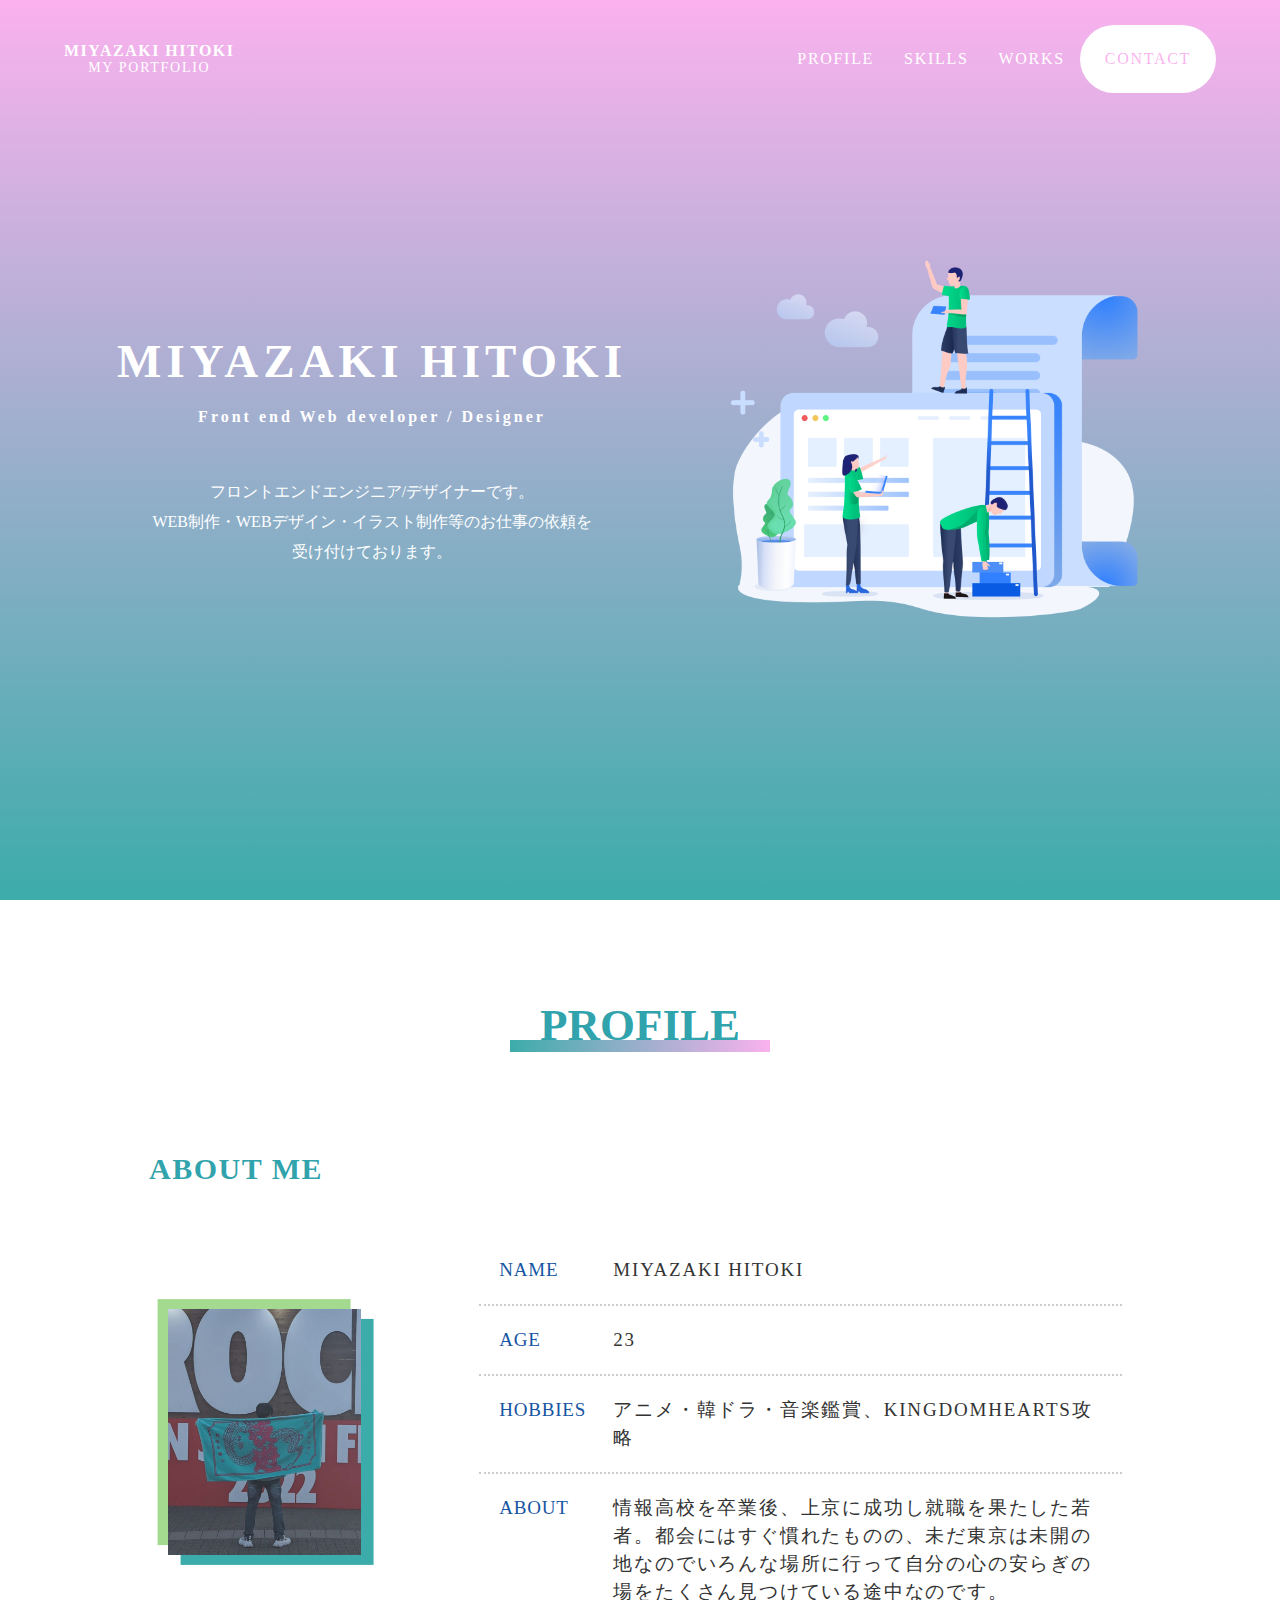
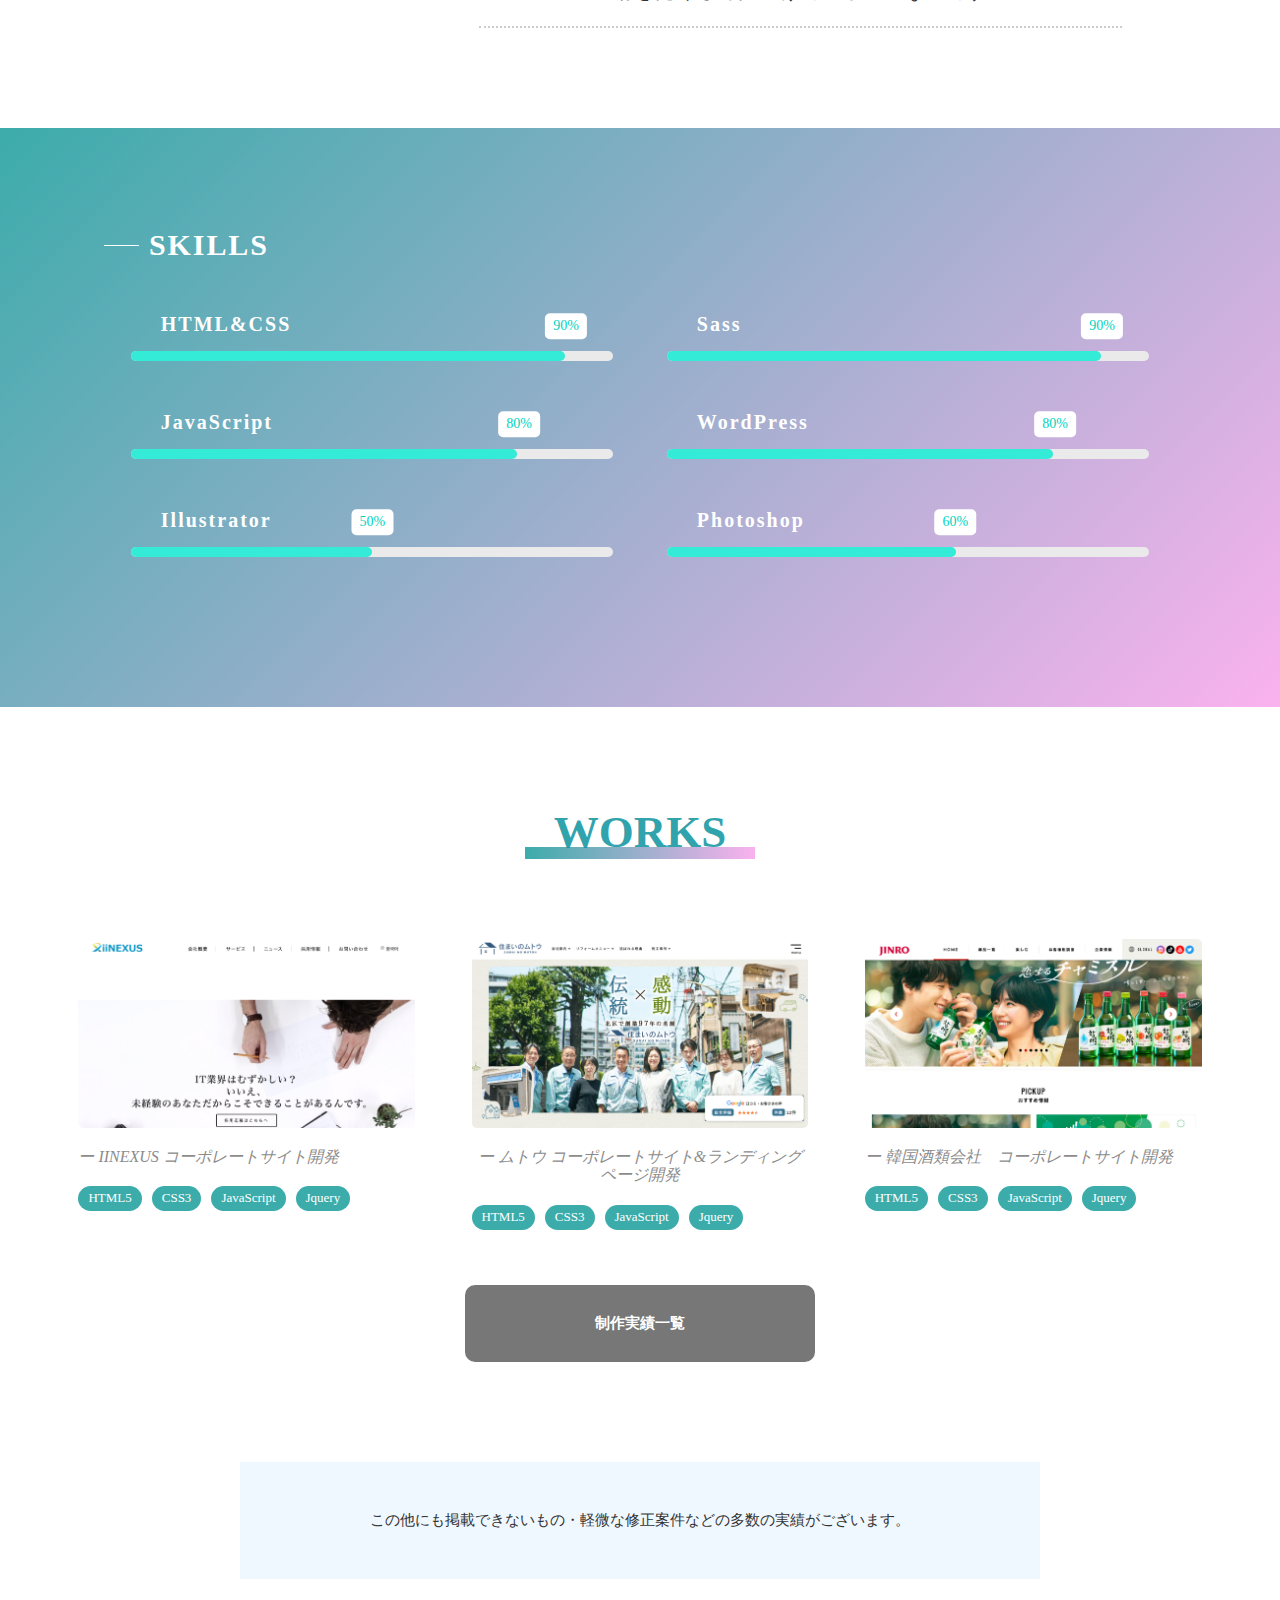
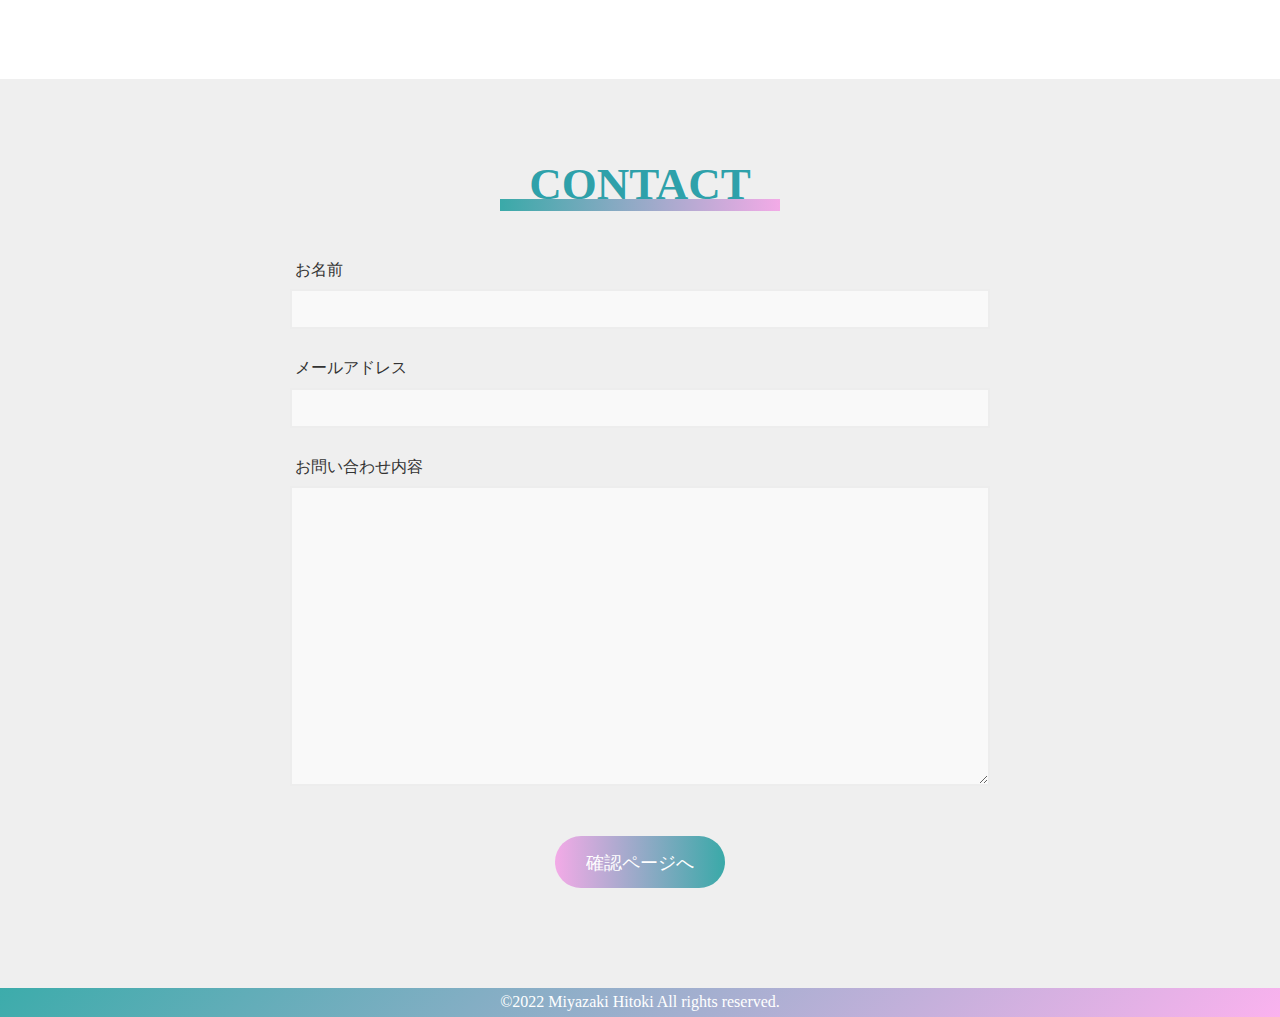
==== commit 6bccb21c: "フォーム作成" ====
--- a/index.html
+++ b/index.html
@@ -2,15 +2,15 @@
 <html la="jp">
 <head>
   <meta charSet="utf-8">
-  <title>ポートフォリオ</title>
-  <meta name="description" content="自己紹介">
+  <title>H氏のポートフォリオ</title>
+  <meta name="description" content="私、H氏のポートフォリオです。お気軽にお越しください。">
   <meta name="viewport" content="width=device-width, initial-scale=1.0">
   <meta name="robots" content="max-image-preview:large">
   
   <meta property="og:title" content="ポートフォリオ">
-  <meta property="og:description" content="自己紹介">
+  <meta property="og:description" content="私、H氏のポートフォリオです。お気軽にお越しください。">
   <meta property="og:type" content="website">
-  <!-- <meta property="og:url" content="ページの URL"> -->
+  <meta property="og:url" content="https://miyazaki-hp.github.io/">
   <meta property="og:image" content="assets/images/index/profile.png">
   <meta property="og:site_name" content="ポートフォリオ">
   <meta property="og:locale" content="ja_JP">
@@ -245,21 +245,21 @@
           <div class="c-contact__container__h2">
             <h2>CONTACT</h2>
           </div>
-          <form class="c-contact__container__form">
+          <form class="c-contact__container__form" method="post" action="confirmation.php">
             <div class="c-contact__container__form__name">
               <div class="c-contact__container__form__name__title">お名前</div>
-              <input  class="c-contact__container__form__name__input" type="text" name="name" id="name" />
+              <input  class="c-contact__container__form__name__input" type="text" size="20" name="name" id="name" />
             </div>
             <div class="c-contact__container__form__email">
               <div class="c-contact__container__form__email__title">メールアドレス</div>
-              <input  class="c-contact__container__form__email__input" type="text" name="email" id="email" />
+              <input  class="c-contact__container__form__email__input" type="text" size="40" name="email" id="email" />
             </div>
             <div class="c-contact__container__form__detail">
               <div class="c-contact__container__form__detail__title">お問い合わせ内容</div>
-              <textarea class="c-contact__container__form__detail__textarea" name="detail" id="detail"></textarea> 
+              <textarea class="c-contact__container__form__detail__textarea" name="detail" id="detail" rows="200"></textarea> 
             </div>
             <div class="c-contact__container__form__button">
-              <button>SUBMIT</button>
+              <input type="submit" value="確認ページへ" />
             </div>
           </form>
         </div>
